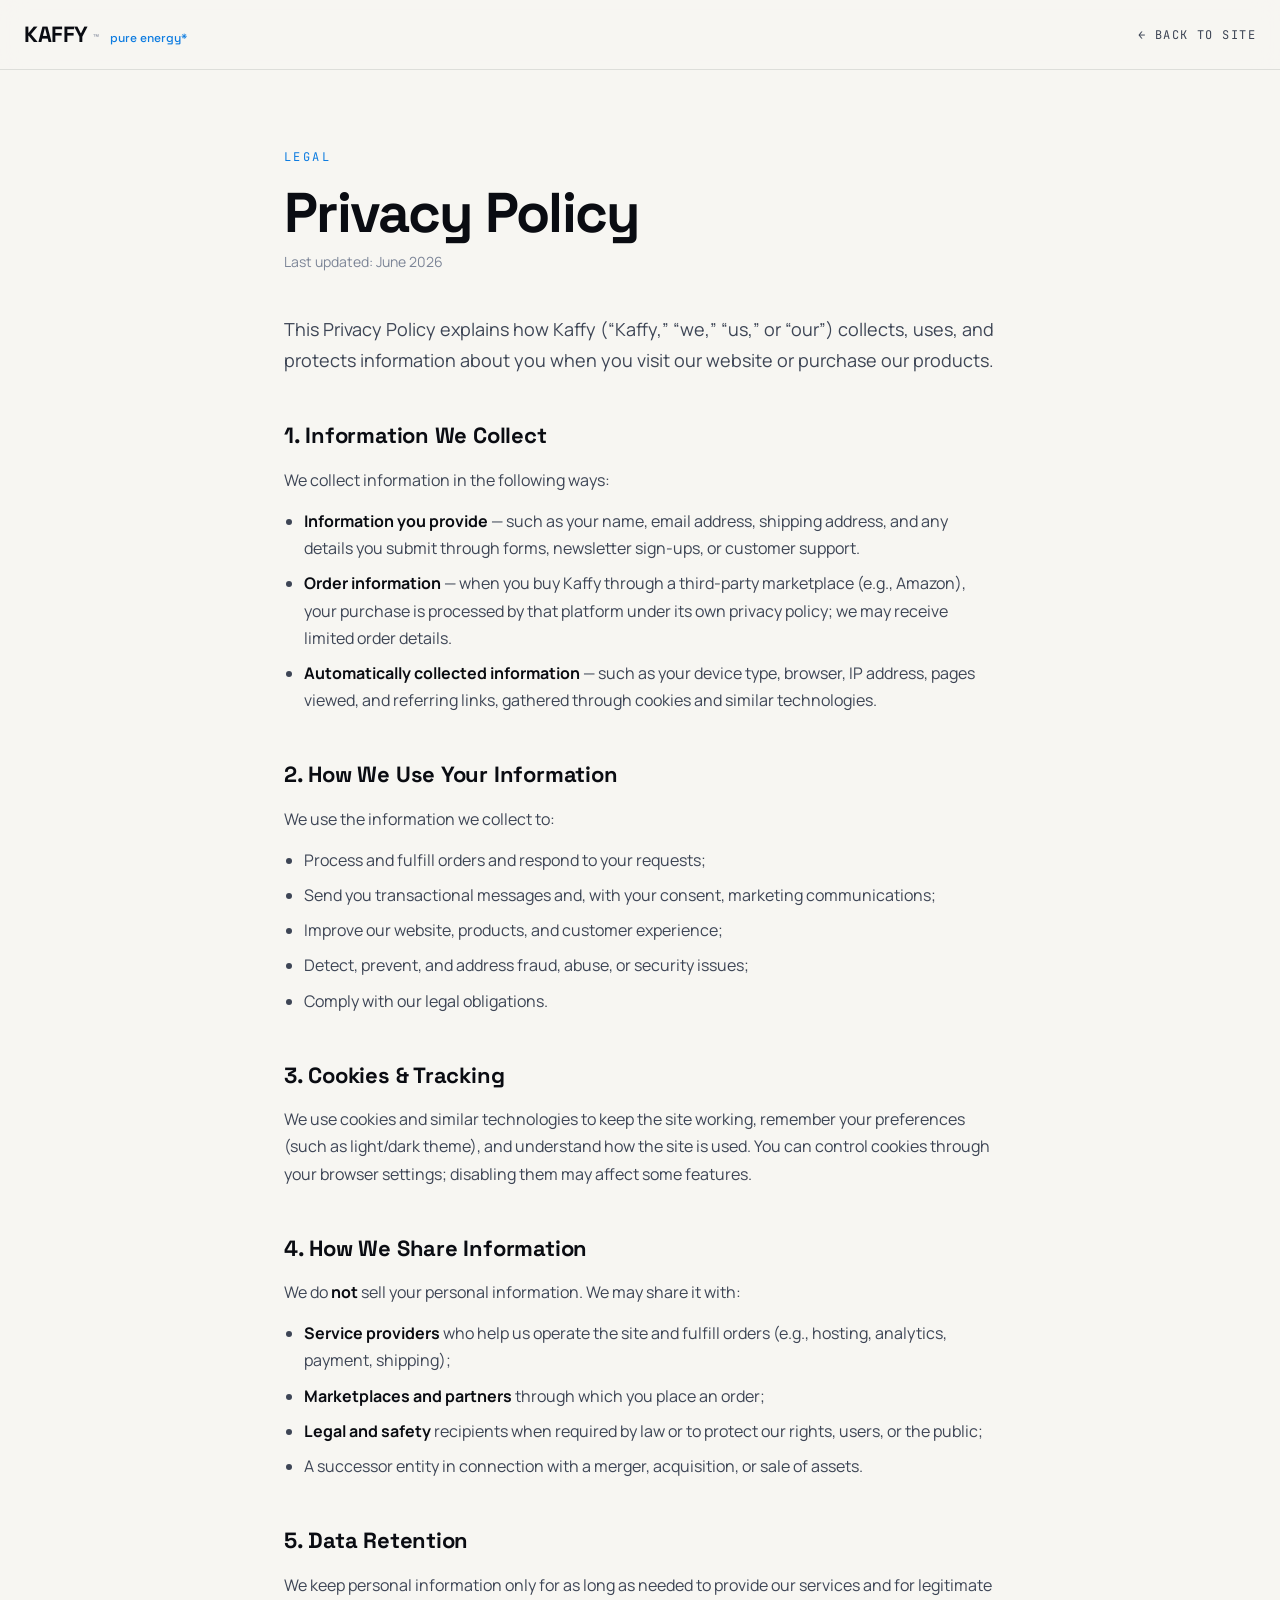
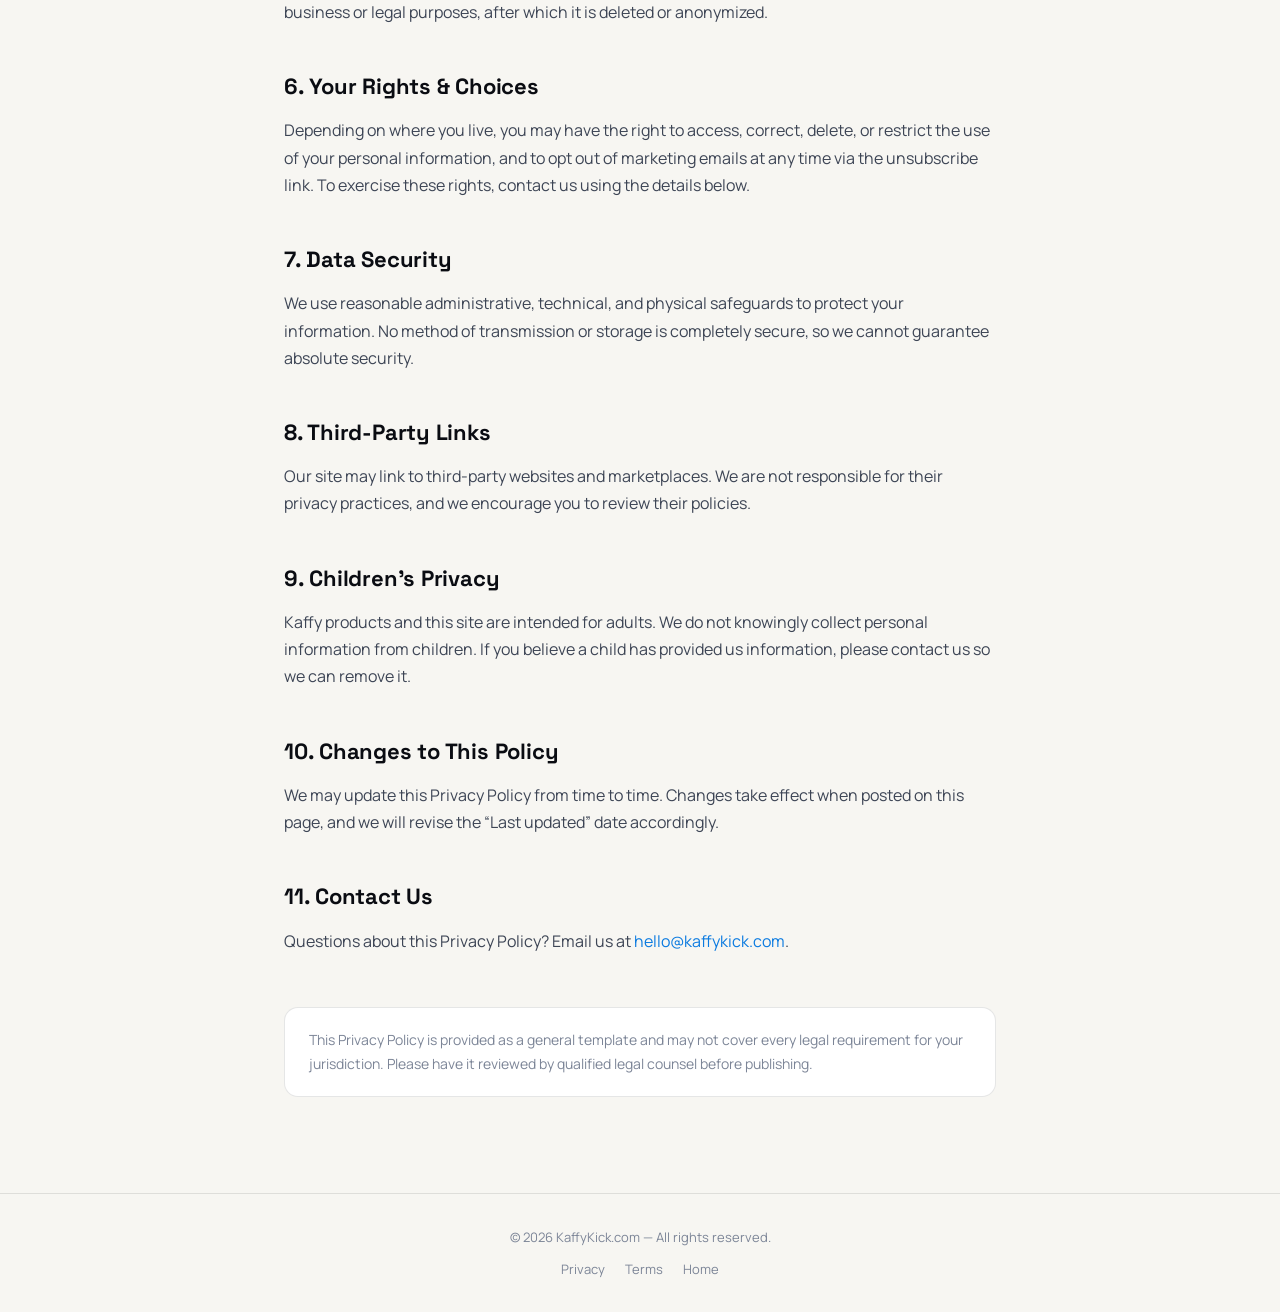
==== privacy.html @ 6a36c071 "Add Privacy Policy and Terms pages; trim footer legal links - New privacy.html and terms.html, style" ====
<!doctype html>
<html lang="en">
<head>
<meta charset="utf-8" />
<meta name="viewport" content="width=device-width,initial-scale=1" />
<title>Privacy Policy — KAFFY</title>
<meta name="description" content="How Kaffy collects, uses, and protects your personal information." />
<link rel="preconnect" href="https://fonts.googleapis.com">
<link rel="preconnect" href="https://fonts.gstatic.com" crossorigin>
<link href="https://fonts.googleapis.com/css2?family=Space+Grotesk:wght@400;500;600;700&family=Manrope:wght@400;500;600;700&family=JetBrains+Mono:wght@400;500&display=swap" rel="stylesheet">
<link rel="stylesheet" href="legal.css" />
<script>
  /* Apply saved theme before first paint (matches the main site) */
  (function(){try{var s=localStorage.getItem('kaffy-theme');if(!s){s=window.matchMedia('(prefers-color-scheme: dark)').matches?'dark':'light';}if(s==='dark')document.documentElement.setAttribute('data-theme','dark');}catch(e){}})();
</script>
</head>
<body>

<header class="legal-nav">
  <div class="bar">
    <a class="brand" href="index.html" aria-label="Kaffy home">
      <span class="word">KAFFY</span><span class="tm">™</span><span class="tag">pure energy*</span>
    </a>
    <a class="back" href="index.html">← Back to site</a>
  </div>
</header>

<main class="legal-wrap">
  <span class="eyebrow">Legal</span>
  <h1>Privacy Policy</h1>
  <p class="updated">Last updated: June 2026</p>

  <p class="lead">This Privacy Policy explains how Kaffy (“Kaffy,” “we,” “us,” or “our”) collects, uses, and protects information about you when you visit our website or purchase our products.</p>

  <h2>1. Information We Collect</h2>
  <p>We collect information in the following ways:</p>
  <ul>
    <li><strong>Information you provide</strong> — such as your name, email address, shipping address, and any details you submit through forms, newsletter sign-ups, or customer support.</li>
    <li><strong>Order information</strong> — when you buy Kaffy through a third-party marketplace (e.g., Amazon), your purchase is processed by that platform under its own privacy policy; we may receive limited order details.</li>
    <li><strong>Automatically collected information</strong> — such as your device type, browser, IP address, pages viewed, and referring links, gathered through cookies and similar technologies.</li>
  </ul>

  <h2>2. How We Use Your Information</h2>
  <p>We use the information we collect to:</p>
  <ul>
    <li>Process and fulfill orders and respond to your requests;</li>
    <li>Send you transactional messages and, with your consent, marketing communications;</li>
    <li>Improve our website, products, and customer experience;</li>
    <li>Detect, prevent, and address fraud, abuse, or security issues;</li>
    <li>Comply with our legal obligations.</li>
  </ul>

  <h2>3. Cookies &amp; Tracking</h2>
  <p>We use cookies and similar technologies to keep the site working, remember your preferences (such as light/dark theme), and understand how the site is used. You can control cookies through your browser settings; disabling them may affect some features.</p>

  <h2>4. How We Share Information</h2>
  <p>We do <strong>not</strong> sell your personal information. We may share it with:</p>
  <ul>
    <li><strong>Service providers</strong> who help us operate the site and fulfill orders (e.g., hosting, analytics, payment, shipping);</li>
    <li><strong>Marketplaces and partners</strong> through which you place an order;</li>
    <li><strong>Legal and safety</strong> recipients when required by law or to protect our rights, users, or the public;</li>
    <li>A successor entity in connection with a merger, acquisition, or sale of assets.</li>
  </ul>

  <h2>5. Data Retention</h2>
  <p>We keep personal information only for as long as needed to provide our services and for legitimate business or legal purposes, after which it is deleted or anonymized.</p>

  <h2>6. Your Rights &amp; Choices</h2>
  <p>Depending on where you live, you may have the right to access, correct, delete, or restrict the use of your personal information, and to opt out of marketing emails at any time via the unsubscribe link. To exercise these rights, contact us using the details below.</p>

  <h2>7. Data Security</h2>
  <p>We use reasonable administrative, technical, and physical safeguards to protect your information. No method of transmission or storage is completely secure, so we cannot guarantee absolute security.</p>

  <h2>8. Third-Party Links</h2>
  <p>Our site may link to third-party websites and marketplaces. We are not responsible for their privacy practices, and we encourage you to review their policies.</p>

  <h2>9. Children’s Privacy</h2>
  <p>Kaffy products and this site are intended for adults. We do not knowingly collect personal information from children. If you believe a child has provided us information, please contact us so we can remove it.</p>

  <h2>10. Changes to This Policy</h2>
  <p>We may update this Privacy Policy from time to time. Changes take effect when posted on this page, and we will revise the “Last updated” date accordingly.</p>

  <h2>11. Contact Us</h2>
  <p>Questions about this Privacy Policy? Email us at <a href="mailto:hello@kaffykick.com">hello@kaffykick.com</a>.</p>

  <div class="legal-note">This Privacy Policy is provided as a general template and may not cover every legal requirement for your jurisdiction. Please have it reviewed by qualified legal counsel before publishing.</div>
</main>

<footer class="legal-foot">
  <div>© 2026 KaffyKick.com — All rights reserved.</div>
  <div style="margin-top:10px">
    <a href="privacy.html">Privacy</a><a href="terms.html">Terms</a><a href="index.html">Home</a>
  </div>
</footer>

</body>
</html>
---- legal.css ----
/* ───────────────── Kaffy legal pages — shared styles ───────────────── */
/* tokens (mirrors index.html so the legal pages match the brand) */
:root{
  color-scheme: light;
  --bg:#f7f6f2; --bg-rgb:247,246,242; --bg-2:#ffffff; --bg-3:#ecebe6;
  --line:rgba(8,10,14,.10); --line-2:rgba(8,10,14,.18);
  --ink:#0a0c12; --ink-2:#3d4555; --ink-3:#7c8597;
  --accent:#0c7be0; --accent-2:#0a5fb0;
  --nav-bg:rgba(247,246,242,.82);
  --radius:14px;
}
[data-theme="dark"]{
  color-scheme: dark;
  --bg:#0c0e13; --bg-rgb:12,14,19; --bg-2:#161922; --bg-3:#1f232e;
  --line:rgba(255,255,255,.10); --line-2:rgba(255,255,255,.20);
  --ink:#f3f5f8; --ink-2:#aeb7c6; --ink-3:#7f8a9c;
  --accent:#2e9bff; --accent-2:#1f86e8;
  --nav-bg:rgba(12,14,19,.82);
}

*,*::before,*::after{box-sizing:border-box}
html,body{margin:0;padding:0}
html{transition:background .35s ease}
body{
  background:var(--bg); color:var(--ink);
  font-family:'Manrope',system-ui,-apple-system,sans-serif;
  line-height:1.7; -webkit-font-smoothing:antialiased;
}
a{color:var(--accent); text-decoration:none}
a:hover{text-decoration:underline}

/* header */
.legal-nav{position:sticky; top:0; z-index:10; background:var(--nav-bg); backdrop-filter:blur(12px); border-bottom:1px solid var(--line)}
.legal-nav .bar{max-width:1320px; margin:0 auto; padding:16px 24px; display:flex; align-items:center; justify-content:space-between; gap:16px}
.brand{display:flex; align-items:baseline; gap:5px; font-family:'Space Grotesk',sans-serif}
.brand .word{font-weight:700; font-size:22px; letter-spacing:-.02em; color:var(--ink)}
.brand .tm{font-size:11px; color:var(--ink-3)}
.brand .tag{font-size:12px; color:var(--accent); margin-left:6px; font-weight:500}
.back{font-family:'JetBrains Mono',ui-monospace,monospace; font-size:12px; letter-spacing:.12em; text-transform:uppercase; color:var(--ink-2); white-space:nowrap}
.back:hover{color:var(--accent); text-decoration:none}

/* content */
.legal-wrap{max-width:760px; margin:0 auto; padding:72px 24px 96px}
.legal-wrap .eyebrow{font-family:'JetBrains Mono',ui-monospace,monospace; font-size:12px; letter-spacing:.2em; text-transform:uppercase; color:var(--accent)}
.legal-wrap h1{font-family:'Space Grotesk',sans-serif; font-size:clamp(36px,5vw,56px); letter-spacing:-.03em; margin:14px 0 8px; line-height:1.05}
.legal-wrap .updated{font-size:14px; color:var(--ink-3); margin:0 0 40px}
.legal-wrap .lead{font-size:18px; color:var(--ink-2); margin:0 0 8px}
.legal-wrap h2{font-family:'Space Grotesk',sans-serif; font-size:22px; margin:42px 0 12px; color:var(--ink); letter-spacing:-.01em}
.legal-wrap p{color:var(--ink-2); font-size:16px; margin:0 0 14px}
.legal-wrap ul{padding-left:20px; margin:0 0 14px}
.legal-wrap li{color:var(--ink-2); font-size:16px; margin-bottom:8px}
.legal-wrap strong{color:var(--ink)}
.legal-note{margin-top:52px; padding:20px 24px; border:1px solid var(--line); border-radius:var(--radius); background:var(--bg-2); font-size:14px; color:var(--ink-3)}

/* footer */
.legal-foot{border-top:1px solid var(--line); padding:32px 24px; text-align:center; color:var(--ink-3); font-size:13px}
.legal-foot a{color:var(--ink-3); margin:0 10px}
.legal-foot a:hover{color:var(--accent)}
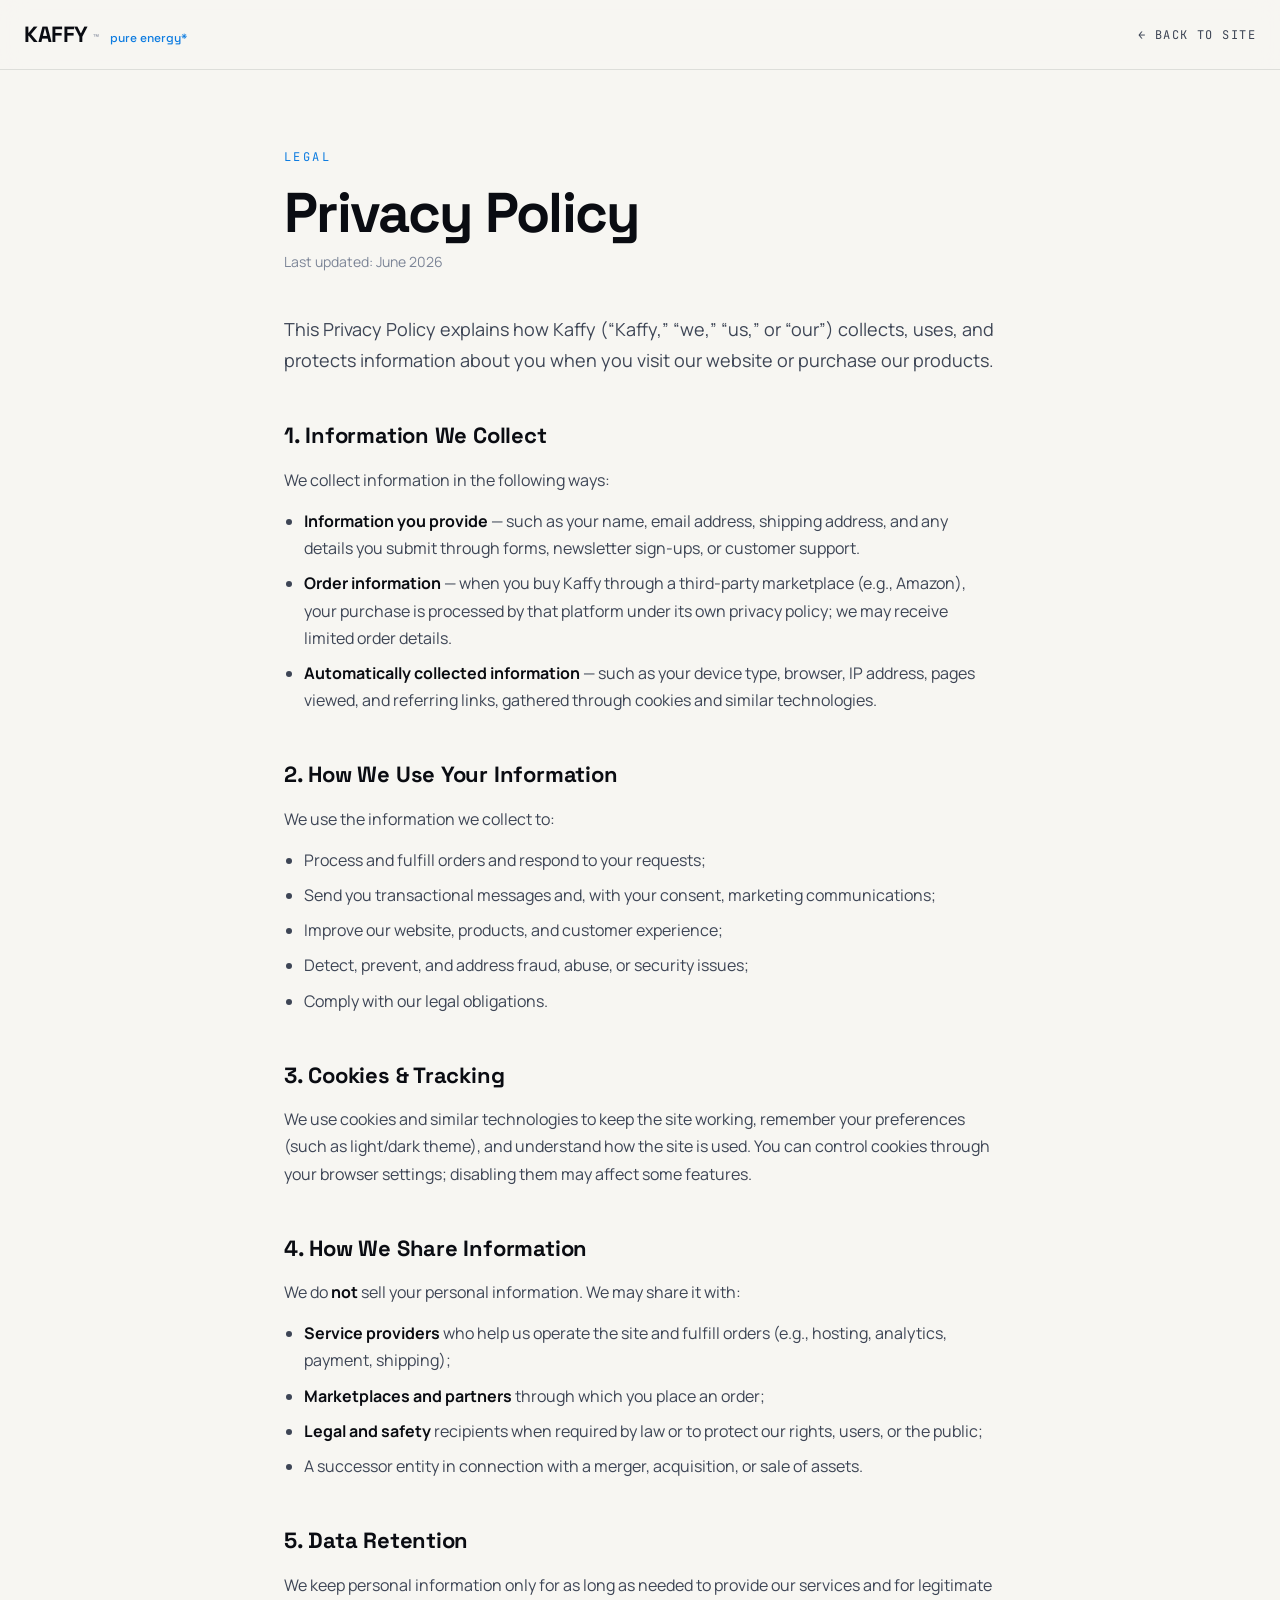
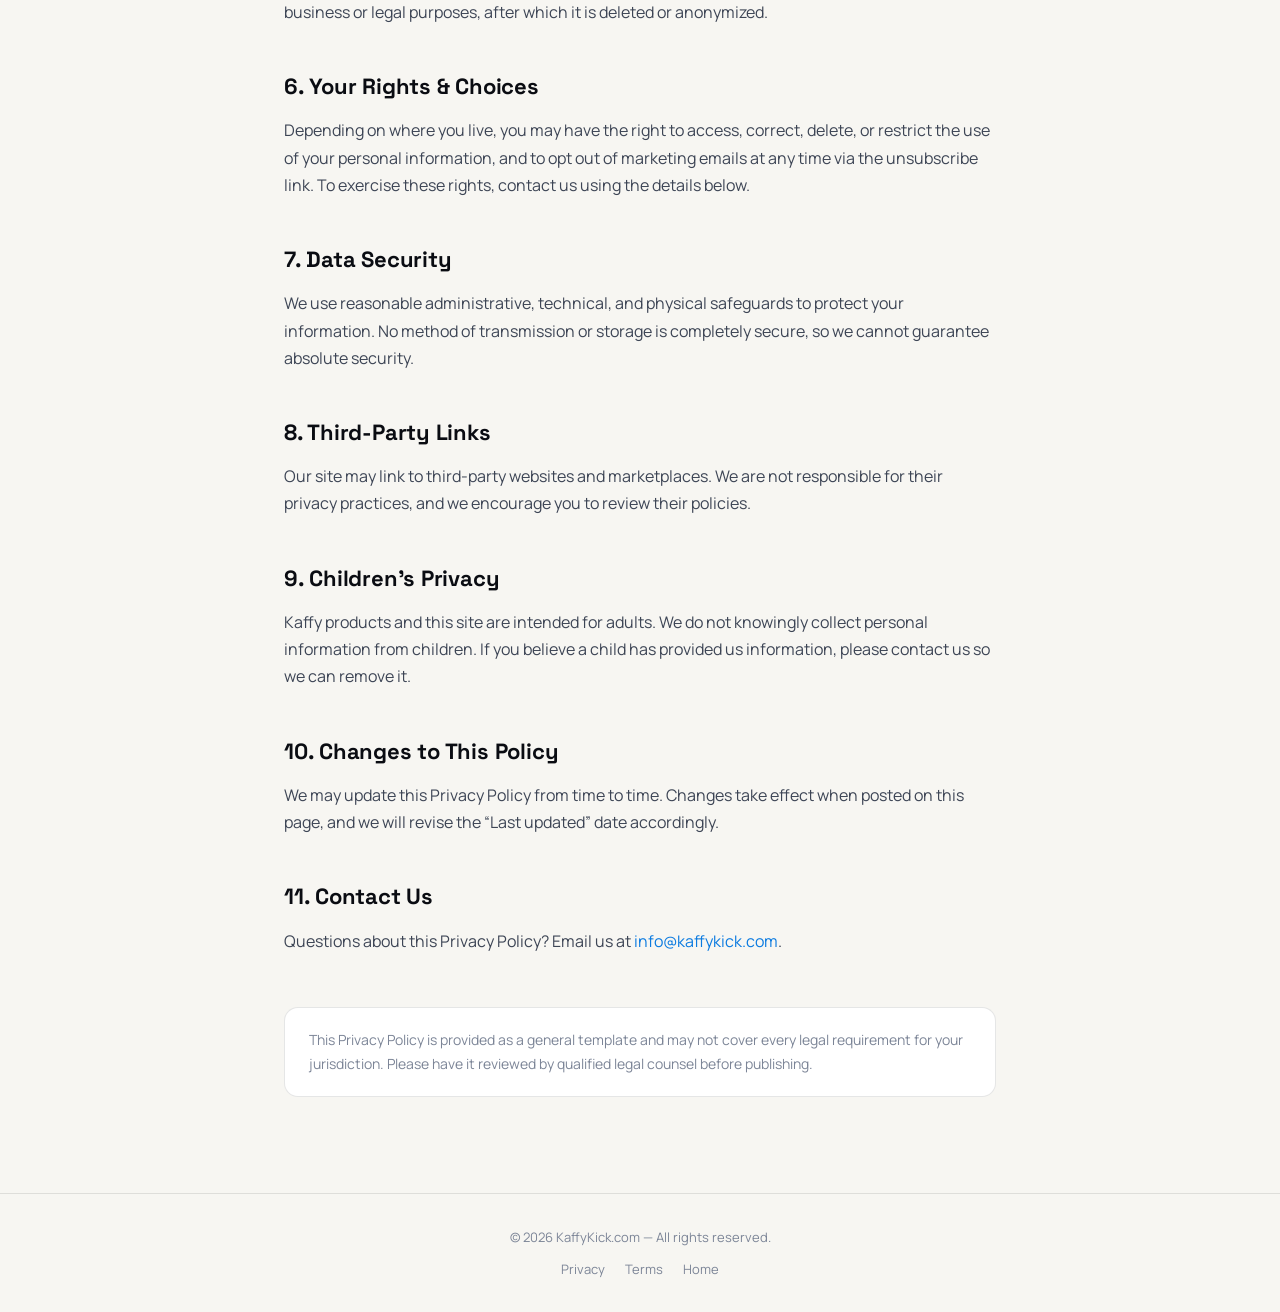
==== commit 035b0fc0: "Use info@kaffykick.com as legal contact email Update the contact address on the Privacy and Terms pa" ====
--- a/privacy.html
+++ b/privacy.html
@@ -81,7 +81,7 @@
   <p>We may update this Privacy Policy from time to time. Changes take effect when posted on this page, and we will revise the “Last updated” date accordingly.</p>
 
   <h2>11. Contact Us</h2>
-  <p>Questions about this Privacy Policy? Email us at <a href="mailto:hello@kaffykick.com">hello@kaffykick.com</a>.</p>
+  <p>Questions about this Privacy Policy? Email us at <a href="mailto:info@kaffykick.com">info@kaffykick.com</a>.</p>
 
   <div class="legal-note">This Privacy Policy is provided as a general template and may not cover every legal requirement for your jurisdiction. Please have it reviewed by qualified legal counsel before publishing.</div>
 </main>
